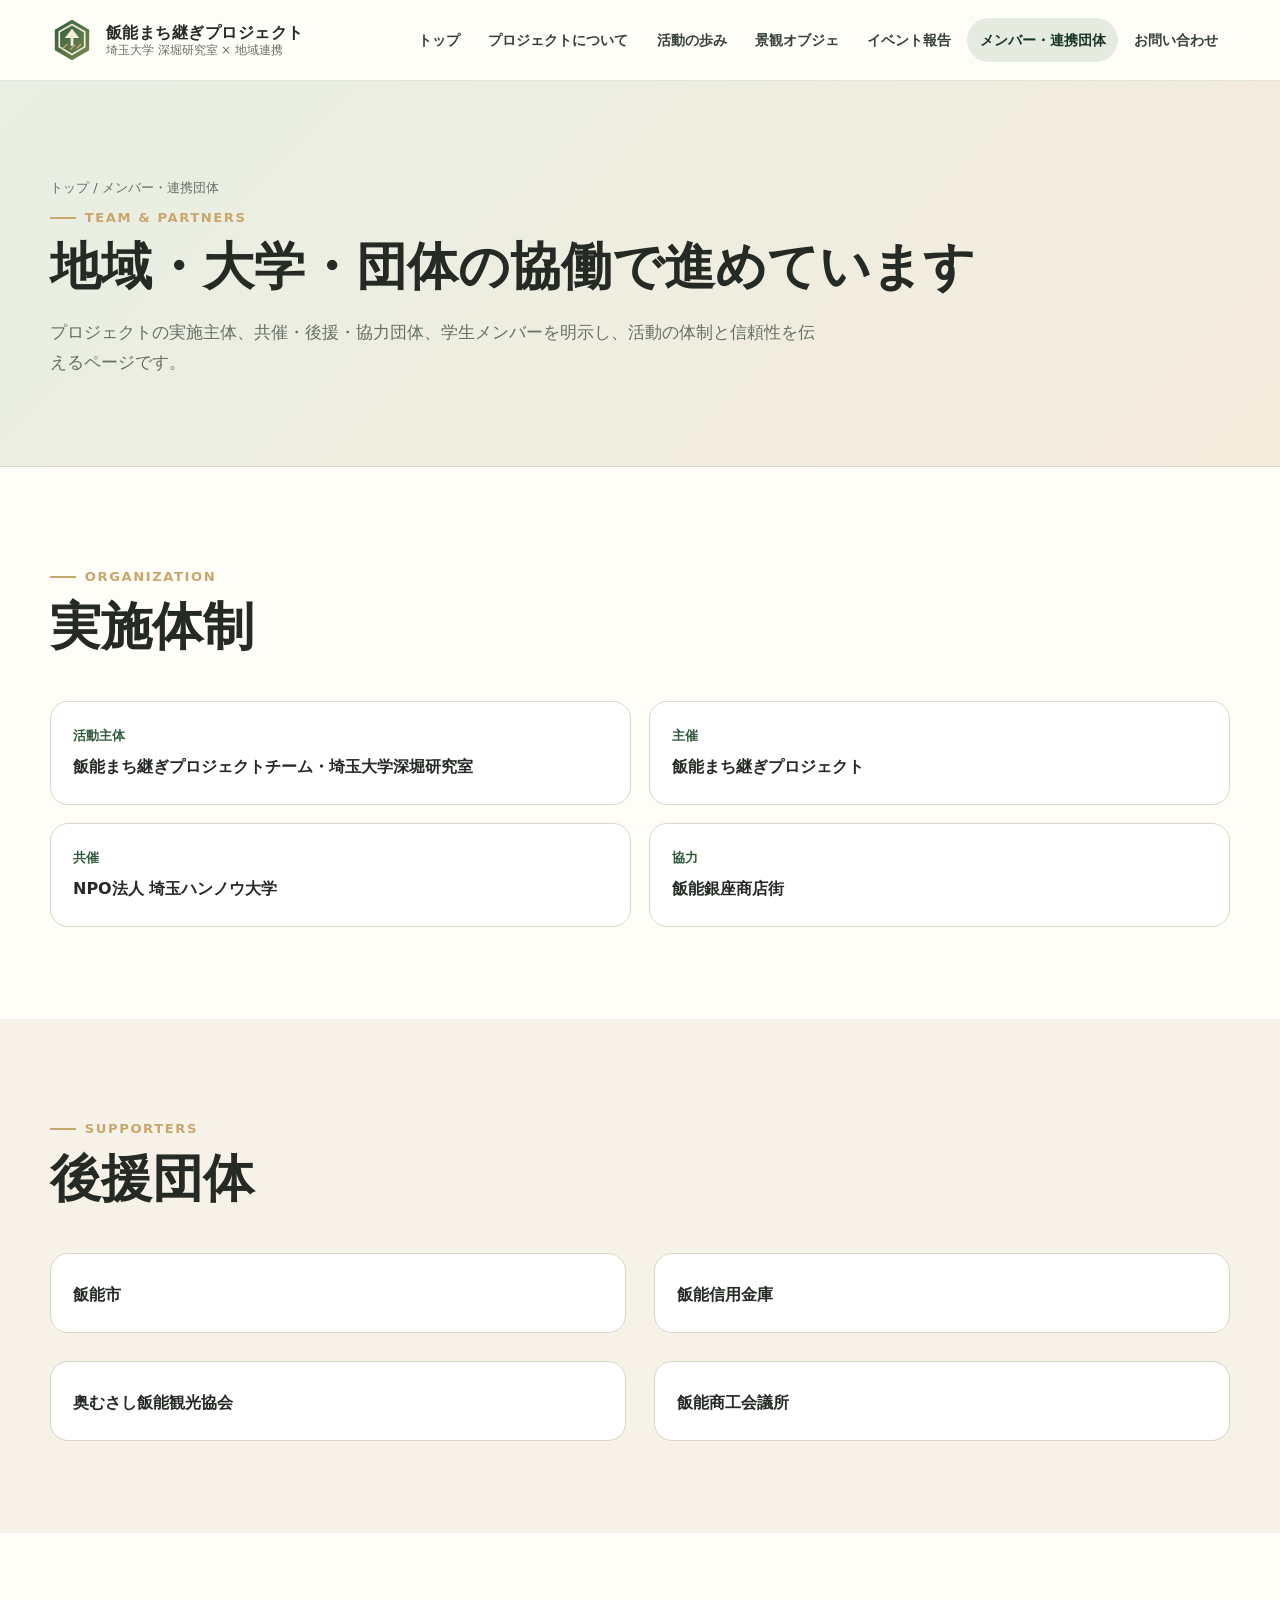
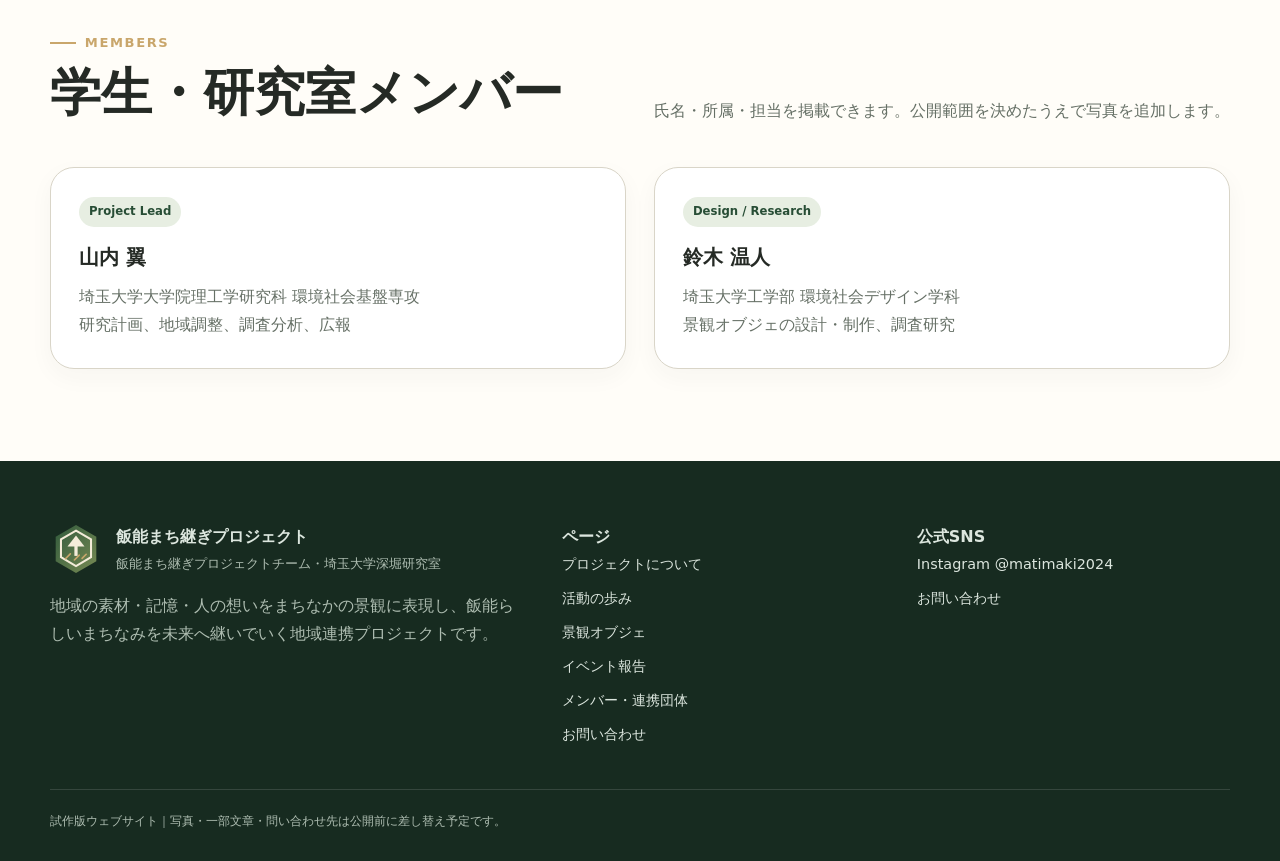
==== team.html @ 050debac "Add files via upload Initial website upload" ====
<!doctype html><html lang="ja"><head><meta charset="utf-8"><meta name="viewport" content="width=device-width,initial-scale=1"><title>メンバー・連携団体｜飯能まち継ぎプロジェクト</title><link rel="icon" href="assets/images/logo-mark.svg"><link rel="stylesheet" href="assets/css/style.css"></head><body><div data-site-header></div><main id="main"><section class="page-hero"><div class="container"><div class="breadcrumb"><a href="index.html">トップ</a> / メンバー・連携団体</div><div class="eyebrow">Team & Partners</div><h1>地域・大学・団体の協働で進めています</h1><p>プロジェクトの実施主体、共催・後援・協力団体、学生メンバーを明示し、活動の体制と信頼性を伝えるページです。</p></div></section><section class="section"><div class="container"><div class="section-header"><div><div class="eyebrow">Organization</div><h2>実施体制</h2></div></div><div class="partner-list"><div class="partner"><small>活動主体</small><strong>飯能まち継ぎプロジェクトチーム・埼玉大学深堀研究室</strong></div><div class="partner"><small>主催</small><strong>飯能まち継ぎプロジェクト</strong></div><div class="partner"><small>共催</small><strong>NPO法人 埼玉ハンノウ大学</strong></div><div class="partner"><small>協力</small><strong>飯能銀座商店街</strong></div></div></div></section><section class="section section-soft"><div class="container"><div class="section-header"><div><div class="eyebrow">Supporters</div><h2>後援団体</h2></div></div><div class="grid-2"><div class="partner"><strong>飯能市</strong></div><div class="partner"><strong>飯能信用金庫</strong></div><div class="partner"><strong>奥むさし飯能観光協会</strong></div><div class="partner"><strong>飯能商工会議所</strong></div></div></div></section><section class="section"><div class="container"><div class="section-header"><div><div class="eyebrow">Members</div><h2>学生・研究室メンバー</h2></div><p>氏名・所属・担当を掲載できます。公開範囲を決めたうえで写真を追加します。</p></div><div class="grid-2"><article class="card"><span class="tag">Project Lead</span><h3>山内 翼</h3><p>埼玉大学大学院理工学研究科 環境社会基盤専攻<br>研究計画、地域調整、調査分析、広報</p></article><article class="card"><span class="tag">Design / Research</span><h3>鈴木 温人</h3><p>埼玉大学工学部 環境社会デザイン学科<br>景観オブジェの設計・制作、調査研究</p></article></div></div></section></main><div data-site-footer></div><script src="assets/js/site-data.js"></script><script src="assets/js/main.js"></script></body></html>
---- assets/css/style.css ----
:root {
  --forest-900:#193525;
  --forest-800:#274d35;
  --forest-700:#315a3c;
  --forest-600:#476645;
  --leaf:#778a53;
  --wood-700:#7c5939;
  --wood-500:#a8794f;
  --wood-300:#c9a66b;
  --cream:#f7f2e8;
  --paper:#fffdf8;
  --ink:#252a25;
  --muted:#667066;
  --line:#d9d5c8;
  --shadow:0 18px 50px rgba(27,45,33,.12);
  --radius:24px;
  --max:1180px;
}
*{box-sizing:border-box}
html{scroll-behavior:smooth}
body{margin:0;font-family:"Yu Gothic","Hiragino Kaku Gothic ProN","Noto Sans JP",system-ui,sans-serif;color:var(--ink);background:var(--paper);line-height:1.8}
a{color:inherit}
img{max-width:100%;display:block}
button,input,textarea{font:inherit}
.skip-link{position:absolute;left:-9999px;top:0;background:#fff;padding:.7rem 1rem;z-index:1000}.skip-link:focus{left:1rem;top:1rem}
.container{width:min(calc(100% - 40px),var(--max));margin:auto}
.site-header{position:sticky;top:0;z-index:20;background:rgba(255,253,248,.94);backdrop-filter:blur(10px);border-bottom:1px solid rgba(49,90,60,.14)}
.header-inner{height:80px;display:flex;align-items:center;justify-content:space-between;gap:24px}
.brand{display:flex;align-items:center;gap:12px;text-decoration:none;min-width:0}.brand img{width:44px;height:44px}.brand-text{display:flex;flex-direction:column;line-height:1.25}.brand-title{font-weight:800;letter-spacing:.03em;font-size:1rem}.brand-sub{font-size:.72rem;color:var(--muted);white-space:nowrap}
.site-nav{display:flex;align-items:center;gap:4px}.site-nav a{text-decoration:none;padding:.62rem .76rem;border-radius:999px;font-size:.86rem;font-weight:700;color:#364139}.site-nav a:hover,.site-nav a[aria-current="page"]{background:#e5ecdf;color:var(--forest-900)}
.nav-toggle{display:none;border:0;background:transparent;padding:8px;border-radius:10px}.nav-toggle span{display:block;width:26px;height:2px;background:var(--forest-900);margin:5px}
.hero{position:relative;min-height:650px;display:grid;align-items:center;color:#fff;background:url('../images/hero-pattern.svg') center/cover;overflow:hidden}
.hero::after{content:"";position:absolute;inset:0;background:linear-gradient(90deg,rgba(20,42,29,.18),rgba(20,42,29,.02))}
.hero-inner{position:relative;z-index:1;padding:110px 0 90px;display:grid;grid-template-columns:1.1fr .75fr;gap:60px;align-items:center}
.eyebrow{display:inline-flex;align-items:center;gap:.55rem;font-size:.82rem;font-weight:800;letter-spacing:.12em;text-transform:uppercase;color:var(--wood-300)}.eyebrow::before{content:"";width:26px;height:2px;background:currentColor}
.hero h1{font-size:clamp(2.7rem,6vw,5.3rem);line-height:1.16;margin:18px 0 24px;letter-spacing:.03em}.hero h1 span{display:block;color:#f2d39b}
.hero-copy{font-size:clamp(1rem,1.8vw,1.25rem);max-width:720px;color:#f3f0e8}
.hero-actions{display:flex;flex-wrap:wrap;gap:12px;margin-top:36px}
.btn{display:inline-flex;align-items:center;justify-content:center;gap:.5rem;border-radius:999px;padding:.88rem 1.25rem;font-weight:800;text-decoration:none;border:1px solid transparent;transition:.2s}.btn-primary{background:#fff;color:var(--forest-900)}.btn-primary:hover{transform:translateY(-2px);box-shadow:var(--shadow)}.btn-outline{border-color:rgba(255,255,255,.65);color:#fff}.btn-outline:hover{background:rgba(255,255,255,.12)}.btn-green{background:var(--forest-700);color:#fff}.btn-green:hover{background:var(--forest-900)}
.hero-card{background:rgba(255,255,255,.12);border:1px solid rgba(255,255,255,.3);border-radius:30px;padding:30px;backdrop-filter:blur(8px);box-shadow:0 30px 60px rgba(0,0,0,.15)}
.hero-card h2{font-size:1.05rem;margin:0 0 18px;color:#f7e6c1}.hero-card dl{margin:0}.hero-card div{padding:14px 0;border-top:1px solid rgba(255,255,255,.18)}.hero-card dt{font-size:.75rem;opacity:.75}.hero-card dd{margin:3px 0 0;font-weight:700}
.section{padding:92px 0}.section-soft{background:var(--cream)}.section-dark{background:var(--forest-900);color:#fff}.section-header{display:flex;align-items:end;justify-content:space-between;gap:30px;margin-bottom:42px}.section-header h2,.page-hero h1{margin:.25rem 0 0;font-size:clamp(2rem,4vw,3.5rem);line-height:1.3}.section-header p{max-width:630px;color:var(--muted);margin:0}.section-dark .section-header p{color:#cdd8cf}
.grid-3{display:grid;grid-template-columns:repeat(3,1fr);gap:22px}.grid-2{display:grid;grid-template-columns:repeat(2,1fr);gap:28px}.card{background:#fff;border:1px solid var(--line);border-radius:var(--radius);padding:28px;box-shadow:0 8px 24px rgba(55,61,52,.04)}.card h3{margin:12px 0 8px;font-size:1.25rem}.card p{margin:0;color:var(--muted)}.icon-box{width:52px;height:52px;border-radius:17px;display:grid;place-items:center;background:#e6eddf;color:var(--forest-800);font-weight:900;font-size:1.25rem}
.stats{display:grid;grid-template-columns:repeat(4,1fr);gap:12px}.stat{padding:26px;border-radius:20px;background:#fff;border:1px solid var(--line)}.stat-number{font-size:2.25rem;font-weight:900;color:var(--forest-700);line-height:1}.stat-label{margin-top:8px;color:var(--muted);font-size:.88rem}
.feature{display:grid;grid-template-columns:1fr 1fr;gap:48px;align-items:center}.feature-media{border-radius:30px;overflow:hidden;box-shadow:var(--shadow);background:#ddd}.feature-content h2{font-size:clamp(2rem,4vw,3.15rem);line-height:1.35;margin:8px 0 22px}.feature-content p{color:var(--muted)}
.timeline{position:relative;display:grid;gap:24px}.timeline::before{content:"";position:absolute;left:23px;top:20px;bottom:20px;width:2px;background:#cdd8c8}.timeline-item{position:relative;padding-left:72px}.timeline-dot{position:absolute;left:8px;top:6px;width:32px;height:32px;border-radius:50%;background:var(--forest-700);border:7px solid #e7eee2}.timeline-year{font-size:.82rem;font-weight:900;color:var(--forest-700);letter-spacing:.1em}.timeline-item h3{margin:.25rem 0 .4rem}.timeline-item p{margin:0;color:var(--muted)}
.page-hero{padding:95px 0 72px;background:linear-gradient(135deg,#e8efe3,#f5ecdd);border-bottom:1px solid var(--line)}.page-hero p{max-width:770px;color:var(--muted);font-size:1.05rem}.breadcrumb{font-size:.82rem;color:var(--muted)}.breadcrumb a{text-decoration:none}
.prose{max-width:820px}.prose h2{margin-top:2.4rem;color:var(--forest-900)}.prose h3{margin-top:1.8rem}.prose p,.prose li{color:#495248}.prose strong{color:var(--forest-900)}
.object-grid,.event-grid{display:grid;grid-template-columns:repeat(3,1fr);gap:24px}.object-card,.event-card{background:#fff;border:1px solid var(--line);border-radius:22px;overflow:hidden;transition:.2s}.object-card:hover,.event-card:hover{transform:translateY(-4px);box-shadow:var(--shadow)}.object-card img,.event-card img{aspect-ratio:3/2;object-fit:cover;background:#e5e1d8}.card-body{padding:22px}.tag{display:inline-flex;padding:.26rem .62rem;border-radius:999px;background:#e7eee2;color:var(--forest-800);font-size:.73rem;font-weight:800}.card-body h3{margin:.7rem 0 .45rem}.card-body p{margin:0;color:var(--muted);font-size:.92rem}
.tabs{display:flex;gap:8px;margin-bottom:26px}.tab-button{border:1px solid var(--line);background:#fff;padding:.65rem 1rem;border-radius:999px;font-weight:800;cursor:pointer}.tab-button.active{background:var(--forest-700);color:#fff;border-color:var(--forest-700)}
.partner-list{display:grid;grid-template-columns:repeat(2,1fr);gap:18px}.partner{padding:22px;border:1px solid var(--line);border-radius:18px;background:#fff}.partner small{display:block;color:var(--forest-700);font-weight:800}.partner strong{display:block;margin-top:5px}
.notice{padding:22px 24px;border-left:5px solid var(--wood-500);background:#f8efe3;border-radius:0 16px 16px 0;color:#524738}
.contact-box{display:grid;grid-template-columns:1fr .85fr;gap:30px}.contact-panel{padding:34px;border-radius:26px;background:#fff;border:1px solid var(--line)}.contact-panel h2{margin-top:0}.contact-link{display:flex;align-items:center;justify-content:space-between;text-decoration:none;padding:16px 0;border-top:1px solid var(--line);font-weight:800}.contact-link span{color:var(--forest-700)}
.site-footer{background:#172b20;color:#dce6de;padding:62px 0 28px}.footer-grid{display:grid;grid-template-columns:1.5fr 1fr 1fr;gap:42px}.footer-brand{display:flex;gap:14px;align-items:center}.footer-brand img{width:52px}.site-footer a{color:#dce6de;text-decoration:none}.footer-links{display:grid;gap:8px;font-size:.9rem}.footer-meta{color:#aebdb1;font-size:.78rem;border-top:1px solid rgba(255,255,255,.13);margin-top:42px;padding-top:20px}
.source-note{font-size:.75rem;color:var(--muted);margin-top:20px}
@media(max-width:900px){.nav-toggle{display:block}.site-nav{position:absolute;top:80px;left:0;right:0;background:var(--paper);padding:14px 20px 22px;display:none;flex-direction:column;align-items:stretch;border-bottom:1px solid var(--line)}.site-nav.open{display:flex}.site-nav a{padding:.8rem 1rem}.hero-inner,.feature,.contact-box{grid-template-columns:1fr}.hero-card{max-width:650px}.grid-3,.object-grid,.event-grid{grid-template-columns:repeat(2,1fr)}.stats{grid-template-columns:repeat(2,1fr)}.footer-grid{grid-template-columns:1fr 1fr}.footer-grid>div:first-child{grid-column:1/-1}}
@media(max-width:620px){.container{width:min(calc(100% - 28px),var(--max))}.header-inner{height:70px}.site-nav{top:70px}.brand-sub{display:none}.hero{min-height:720px}.hero-inner{padding:80px 0}.hero h1{font-size:2.65rem}.section{padding:68px 0}.section-header{display:block}.grid-3,.grid-2,.object-grid,.event-grid,.partner-list,.footer-grid{grid-template-columns:1fr}.stats{grid-template-columns:1fr 1fr}.feature{gap:28px}.page-hero{padding:70px 0 52px}.object-card img,.event-card img{aspect-ratio:16/10}}
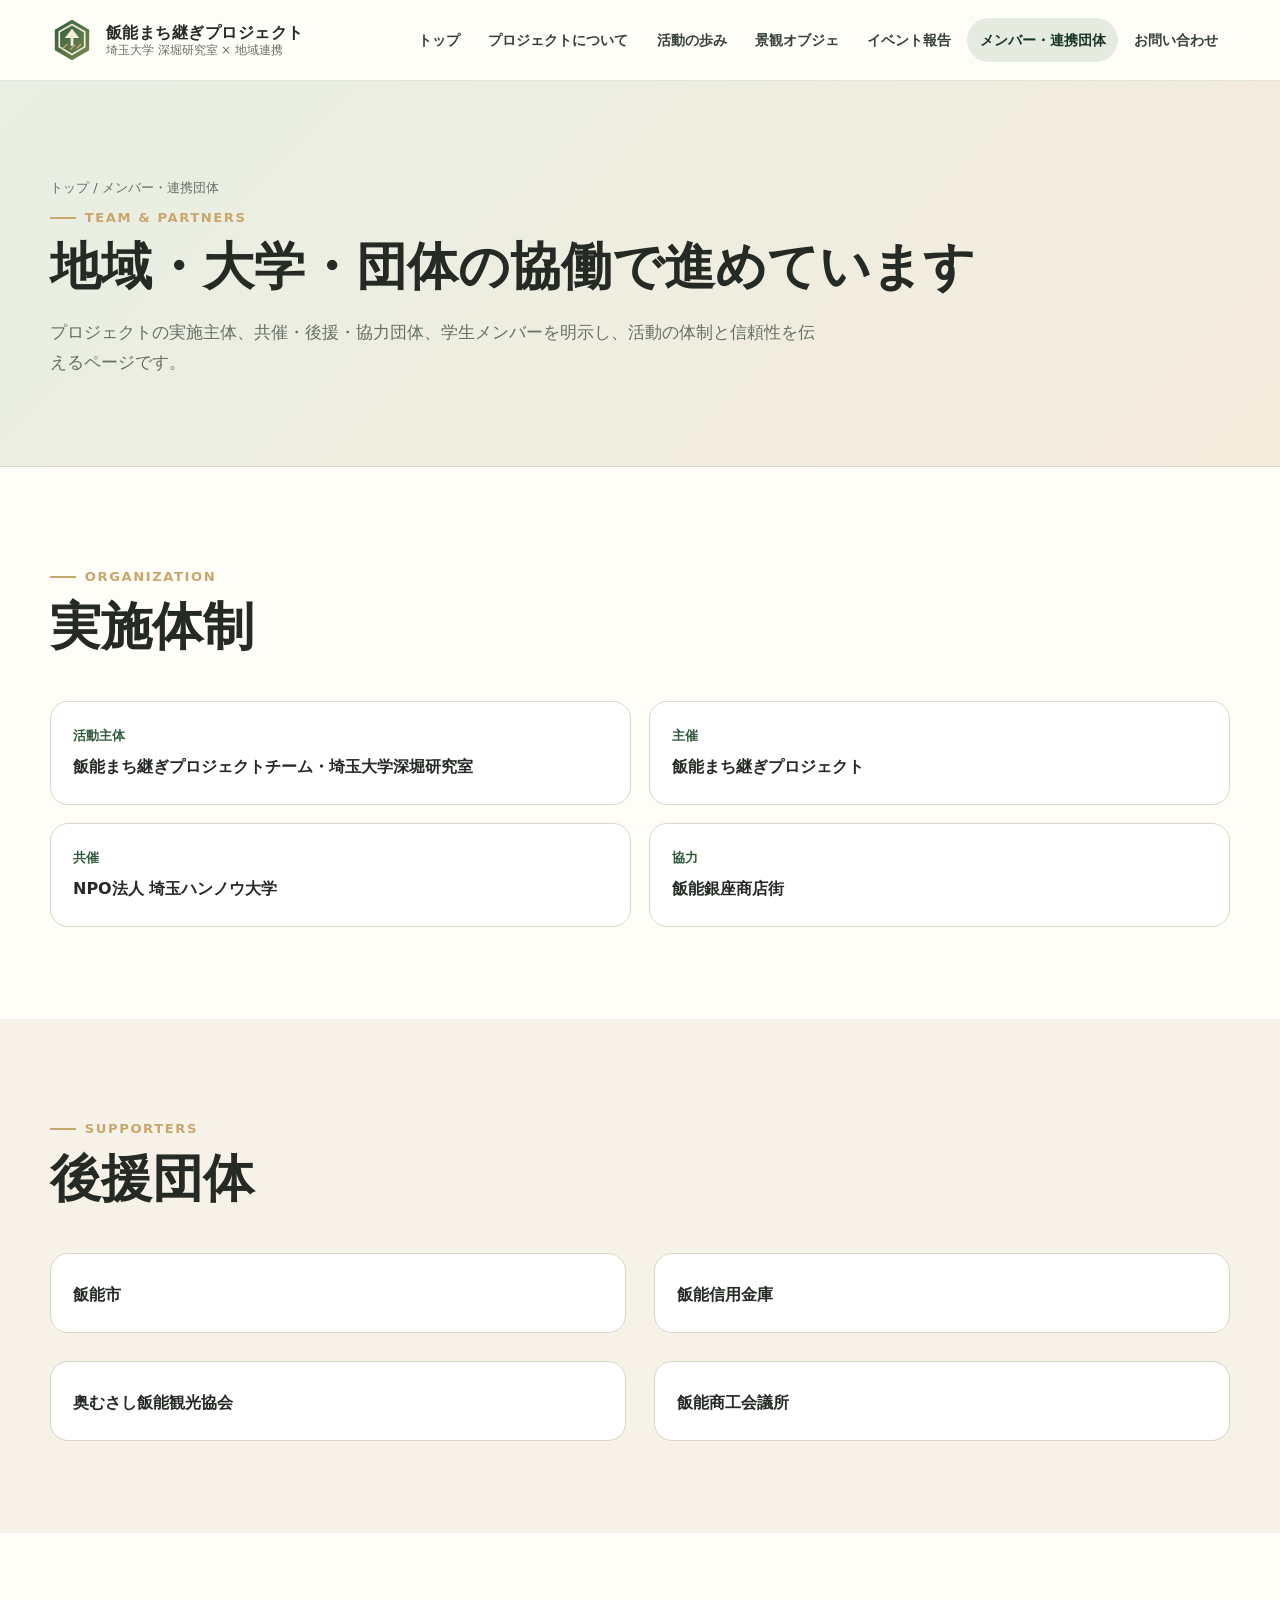
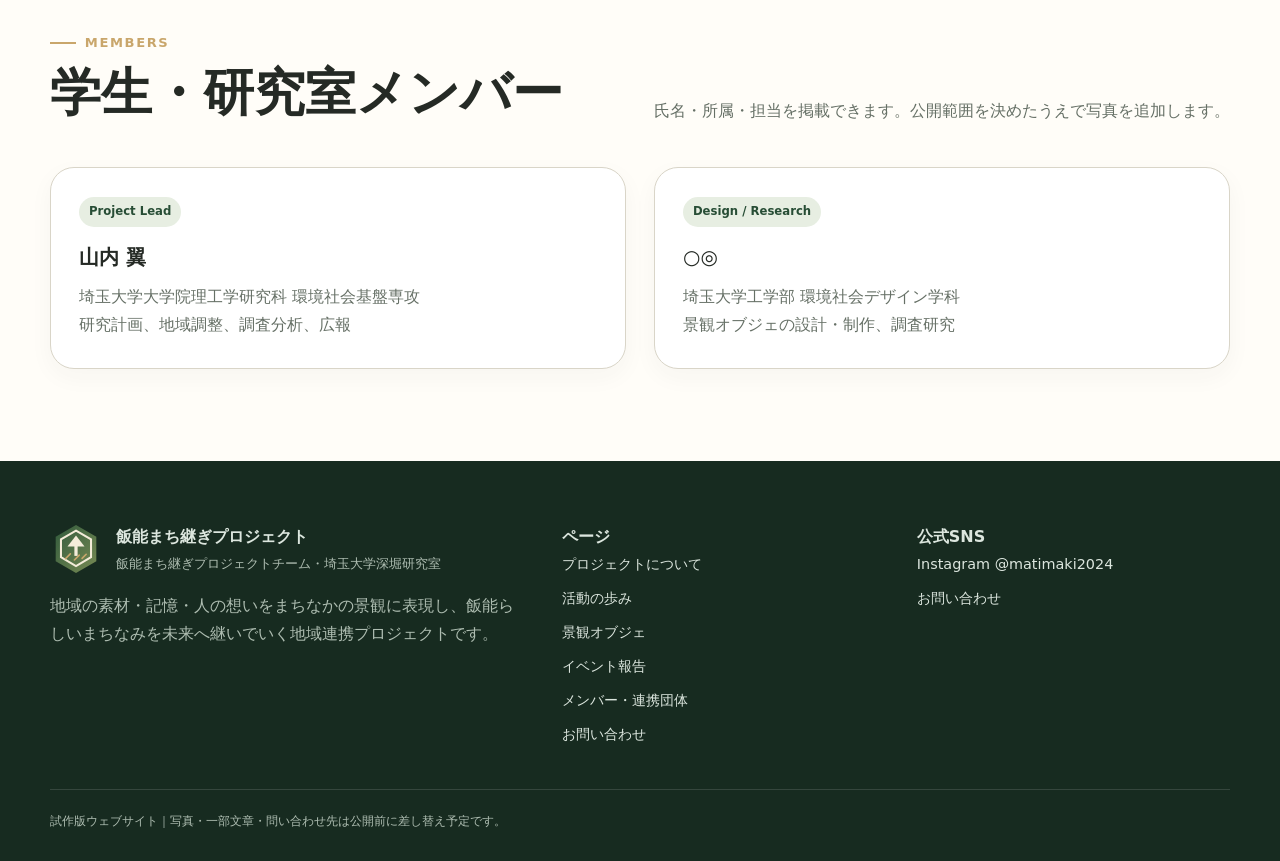
==== commit 72b75c47: "Update member details in team.html Updated member information in team.html, replacing a member's nam" ====
--- a/team.html
+++ b/team.html
@@ -1 +1 @@
-<!doctype html><html lang="ja"><head><meta charset="utf-8"><meta name="viewport" content="width=device-width,initial-scale=1"><title>メンバー・連携団体｜飯能まち継ぎプロジェクト</title><link rel="icon" href="assets/images/logo-mark.svg"><link rel="stylesheet" href="assets/css/style.css"></head><body><div data-site-header></div><main id="main"><section class="page-hero"><div class="container"><div class="breadcrumb"><a href="index.html">トップ</a> / メンバー・連携団体</div><div class="eyebrow">Team & Partners</div><h1>地域・大学・団体の協働で進めています</h1><p>プロジェクトの実施主体、共催・後援・協力団体、学生メンバーを明示し、活動の体制と信頼性を伝えるページです。</p></div></section><section class="section"><div class="container"><div class="section-header"><div><div class="eyebrow">Organization</div><h2>実施体制</h2></div></div><div class="partner-list"><div class="partner"><small>活動主体</small><strong>飯能まち継ぎプロジェクトチーム・埼玉大学深堀研究室</strong></div><div class="partner"><small>主催</small><strong>飯能まち継ぎプロジェクト</strong></div><div class="partner"><small>共催</small><strong>NPO法人 埼玉ハンノウ大学</strong></div><div class="partner"><small>協力</small><strong>飯能銀座商店街</strong></div></div></div></section><section class="section section-soft"><div class="container"><div class="section-header"><div><div class="eyebrow">Supporters</div><h2>後援団体</h2></div></div><div class="grid-2"><div class="partner"><strong>飯能市</strong></div><div class="partner"><strong>飯能信用金庫</strong></div><div class="partner"><strong>奥むさし飯能観光協会</strong></div><div class="partner"><strong>飯能商工会議所</strong></div></div></div></section><section class="section"><div class="container"><div class="section-header"><div><div class="eyebrow">Members</div><h2>学生・研究室メンバー</h2></div><p>氏名・所属・担当を掲載できます。公開範囲を決めたうえで写真を追加します。</p></div><div class="grid-2"><article class="card"><span class="tag">Project Lead</span><h3>山内 翼</h3><p>埼玉大学大学院理工学研究科 環境社会基盤専攻<br>研究計画、地域調整、調査分析、広報</p></article><article class="card"><span class="tag">Design / Research</span><h3>鈴木 温人</h3><p>埼玉大学工学部 環境社会デザイン学科<br>景観オブジェの設計・制作、調査研究</p></article></div></div></section></main><div data-site-footer></div><script src="assets/js/site-data.js"></script><script src="assets/js/main.js"></script></body></html>
+<!doctype html><html lang="ja"><head><meta charset="utf-8"><meta name="viewport" content="width=device-width,initial-scale=1"><title>メンバー・連携団体｜飯能まち継ぎプロジェクト</title><link rel="icon" href="assets/images/logo-mark.svg"><link rel="stylesheet" href="assets/css/style.css"></head><body><div data-site-header></div><main id="main"><section class="page-hero"><div class="container"><div class="breadcrumb"><a href="index.html">トップ</a> / メンバー・連携団体</div><div class="eyebrow">Team & Partners</div><h1>地域・大学・団体の協働で進めています</h1><p>プロジェクトの実施主体、共催・後援・協力団体、学生メンバーを明示し、活動の体制と信頼性を伝えるページです。</p></div></section><section class="section"><div class="container"><div class="section-header"><div><div class="eyebrow">Organization</div><h2>実施体制</h2></div></div><div class="partner-list"><div class="partner"><small>活動主体</small><strong>飯能まち継ぎプロジェクトチーム・埼玉大学深堀研究室</strong></div><div class="partner"><small>主催</small><strong>飯能まち継ぎプロジェクト</strong></div><div class="partner"><small>共催</small><strong>NPO法人 埼玉ハンノウ大学</strong></div><div class="partner"><small>協力</small><strong>飯能銀座商店街</strong></div></div></div></section><section class="section section-soft"><div class="container"><div class="section-header"><div><div class="eyebrow">Supporters</div><h2>後援団体</h2></div></div><div class="grid-2"><div class="partner"><strong>飯能市</strong></div><div class="partner"><strong>飯能信用金庫</strong></div><div class="partner"><strong>奥むさし飯能観光協会</strong></div><div class="partner"><strong>飯能商工会議所</strong></div></div></div></section><section class="section"><div class="container"><div class="section-header"><div><div class="eyebrow">Members</div><h2>学生・研究室メンバー</h2></div><p>氏名・所属・担当を掲載できます。公開範囲を決めたうえで写真を追加します。</p></div><div class="grid-2"><article class="card"><span class="tag">Project Lead</span><h3>山内 翼</h3><p>埼玉大学大学院理工学研究科 環境社会基盤専攻<br>研究計画、地域調整、調査分析、広報</p></article><article class="card"><span class="tag">Design / Research</span><h3>○◎</h3><p>埼玉大学工学部 環境社会デザイン学科<br>景観オブジェの設計・制作、調査研究</p></article></div></div></section></main><div data-site-footer></div><script src="assets/js/site-data.js"></script><script src="assets/js/main.js"></script></body></html>
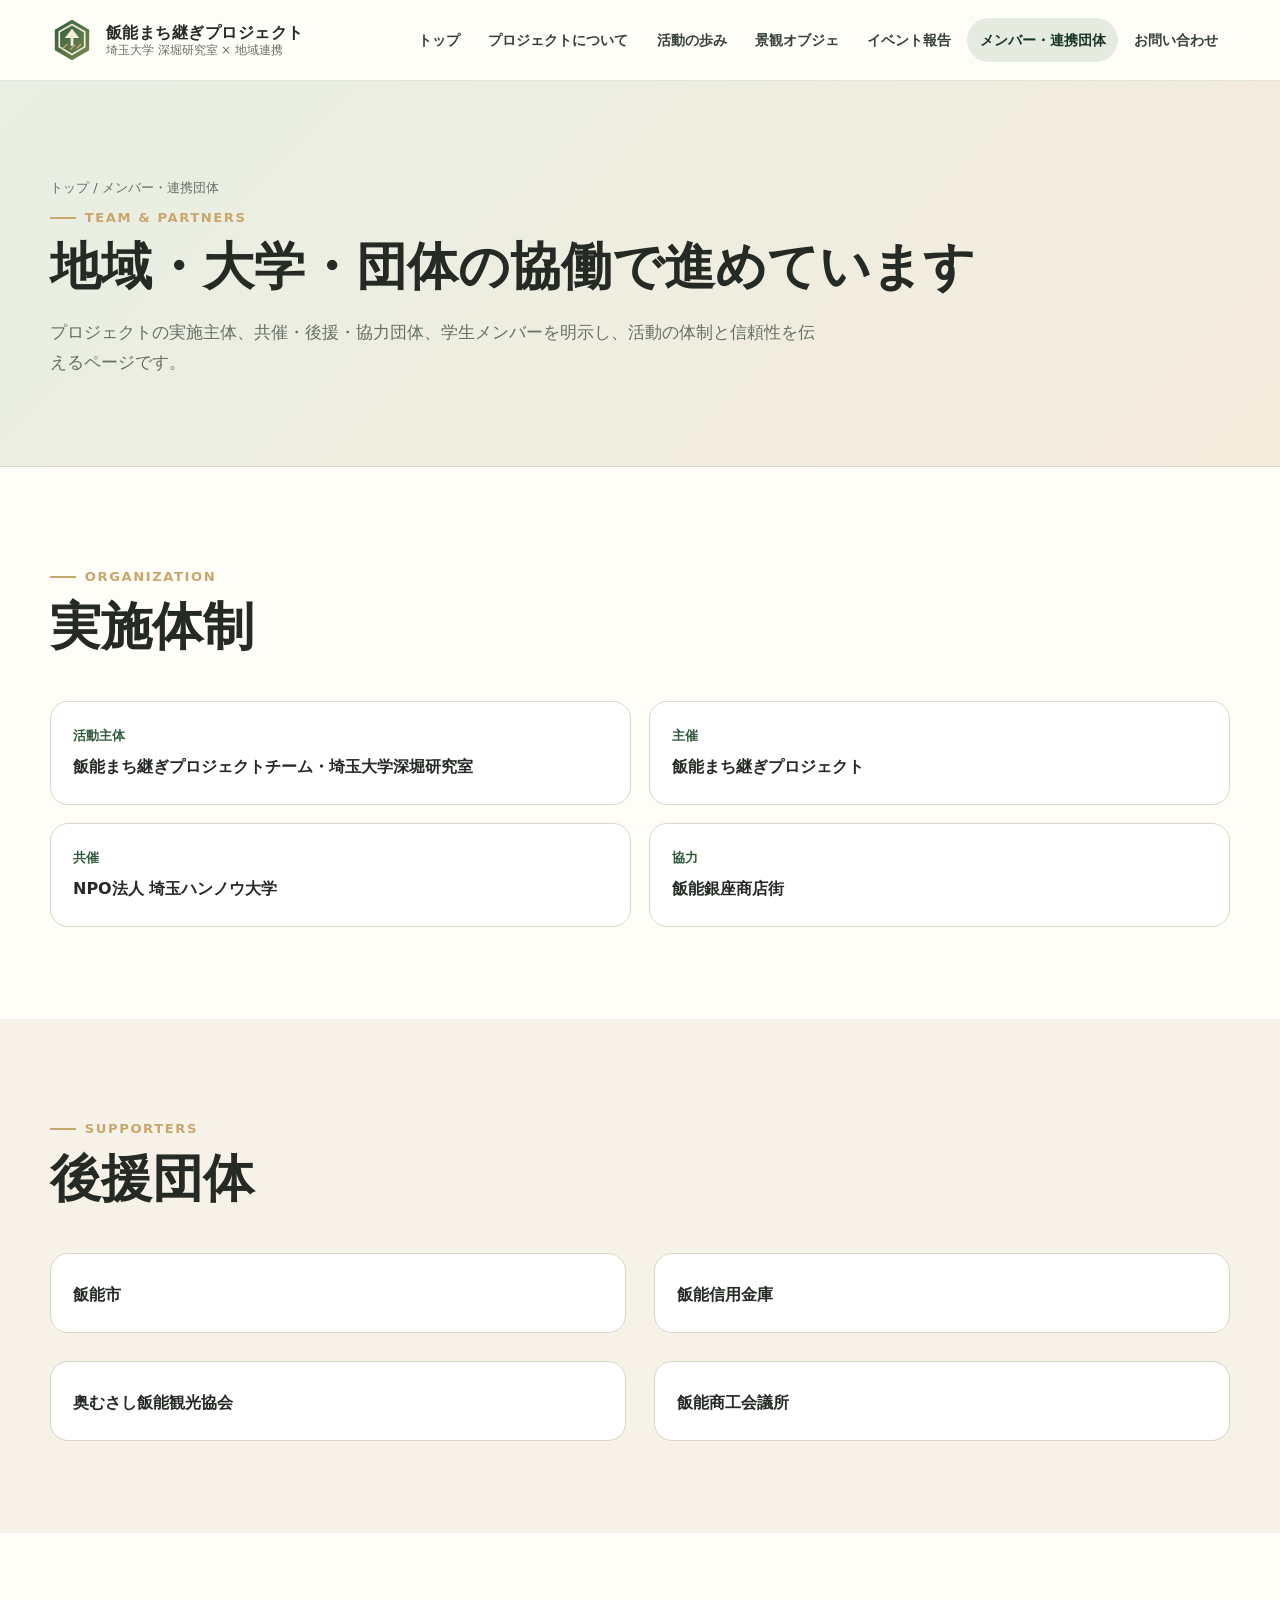
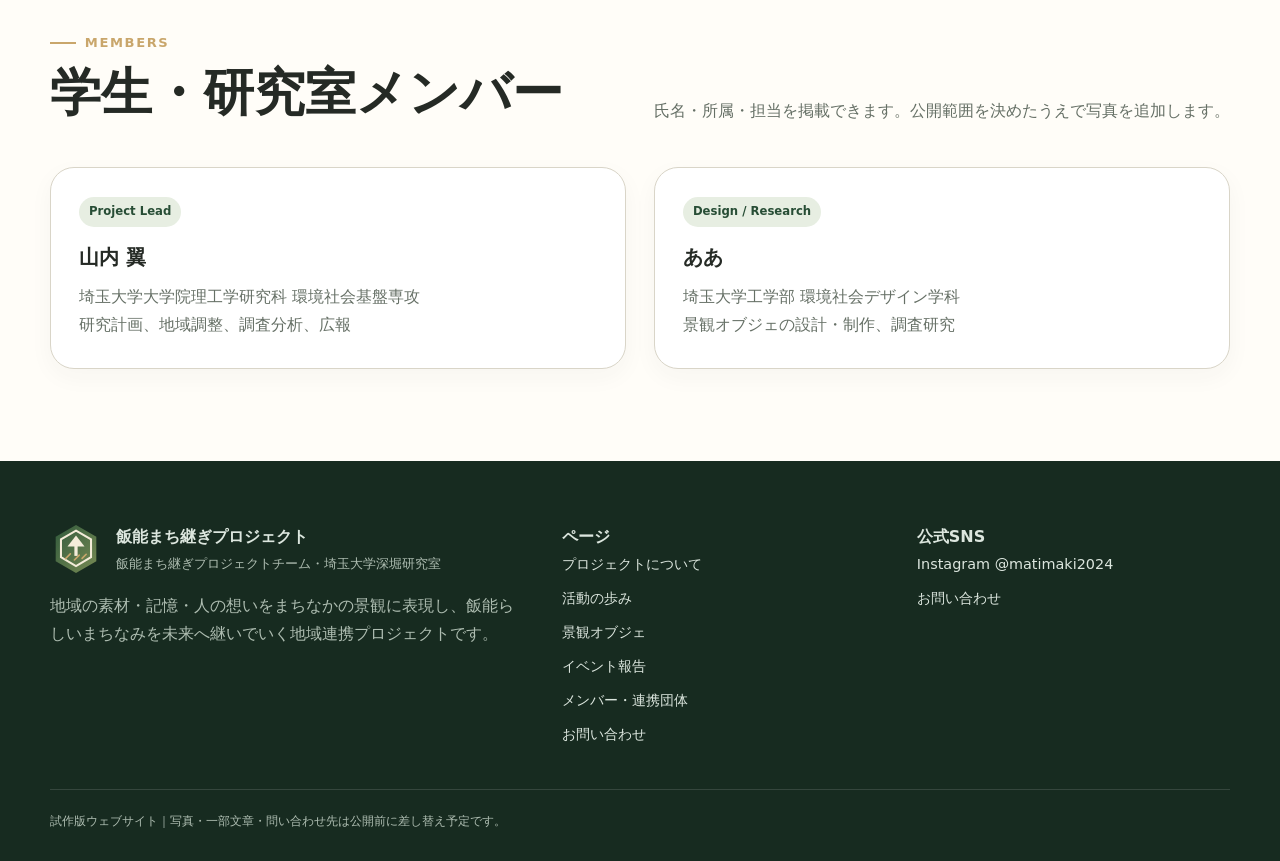
==== commit 4ce9f687: "Fix member name in team.html" ====
--- a/team.html
+++ b/team.html
@@ -1 +1 @@
-<!doctype html><html lang="ja"><head><meta charset="utf-8"><meta name="viewport" content="width=device-width,initial-scale=1"><title>メンバー・連携団体｜飯能まち継ぎプロジェクト</title><link rel="icon" href="assets/images/logo-mark.svg"><link rel="stylesheet" href="assets/css/style.css"></head><body><div data-site-header></div><main id="main"><section class="page-hero"><div class="container"><div class="breadcrumb"><a href="index.html">トップ</a> / メンバー・連携団体</div><div class="eyebrow">Team & Partners</div><h1>地域・大学・団体の協働で進めています</h1><p>プロジェクトの実施主体、共催・後援・協力団体、学生メンバーを明示し、活動の体制と信頼性を伝えるページです。</p></div></section><section class="section"><div class="container"><div class="section-header"><div><div class="eyebrow">Organization</div><h2>実施体制</h2></div></div><div class="partner-list"><div class="partner"><small>活動主体</small><strong>飯能まち継ぎプロジェクトチーム・埼玉大学深堀研究室</strong></div><div class="partner"><small>主催</small><strong>飯能まち継ぎプロジェクト</strong></div><div class="partner"><small>共催</small><strong>NPO法人 埼玉ハンノウ大学</strong></div><div class="partner"><small>協力</small><strong>飯能銀座商店街</strong></div></div></div></section><section class="section section-soft"><div class="container"><div class="section-header"><div><div class="eyebrow">Supporters</div><h2>後援団体</h2></div></div><div class="grid-2"><div class="partner"><strong>飯能市</strong></div><div class="partner"><strong>飯能信用金庫</strong></div><div class="partner"><strong>奥むさし飯能観光協会</strong></div><div class="partner"><strong>飯能商工会議所</strong></div></div></div></section><section class="section"><div class="container"><div class="section-header"><div><div class="eyebrow">Members</div><h2>学生・研究室メンバー</h2></div><p>氏名・所属・担当を掲載できます。公開範囲を決めたうえで写真を追加します。</p></div><div class="grid-2"><article class="card"><span class="tag">Project Lead</span><h3>山内 翼</h3><p>埼玉大学大学院理工学研究科 環境社会基盤専攻<br>研究計画、地域調整、調査分析、広報</p></article><article class="card"><span class="tag">Design / Research</span><h3>○◎</h3><p>埼玉大学工学部 環境社会デザイン学科<br>景観オブジェの設計・制作、調査研究</p></article></div></div></section></main><div data-site-footer></div><script src="assets/js/site-data.js"></script><script src="assets/js/main.js"></script></body></html>
+<!doctype html><html lang="ja"><head><meta charset="utf-8"><meta name="viewport" content="width=device-width,initial-scale=1"><title>メンバー・連携団体｜飯能まち継ぎプロジェクト</title><link rel="icon" href="assets/images/logo-mark.svg"><link rel="stylesheet" href="assets/css/style.css"></head><body><div data-site-header></div><main id="main"><section class="page-hero"><div class="container"><div class="breadcrumb"><a href="index.html">トップ</a> / メンバー・連携団体</div><div class="eyebrow">Team & Partners</div><h1>地域・大学・団体の協働で進めています</h1><p>プロジェクトの実施主体、共催・後援・協力団体、学生メンバーを明示し、活動の体制と信頼性を伝えるページです。</p></div></section><section class="section"><div class="container"><div class="section-header"><div><div class="eyebrow">Organization</div><h2>実施体制</h2></div></div><div class="partner-list"><div class="partner"><small>活動主体</small><strong>飯能まち継ぎプロジェクトチーム・埼玉大学深堀研究室</strong></div><div class="partner"><small>主催</small><strong>飯能まち継ぎプロジェクト</strong></div><div class="partner"><small>共催</small><strong>NPO法人 埼玉ハンノウ大学</strong></div><div class="partner"><small>協力</small><strong>飯能銀座商店街</strong></div></div></div></section><section class="section section-soft"><div class="container"><div class="section-header"><div><div class="eyebrow">Supporters</div><h2>後援団体</h2></div></div><div class="grid-2"><div class="partner"><strong>飯能市</strong></div><div class="partner"><strong>飯能信用金庫</strong></div><div class="partner"><strong>奥むさし飯能観光協会</strong></div><div class="partner"><strong>飯能商工会議所</strong></div></div></div></section><section class="section"><div class="container"><div class="section-header"><div><div class="eyebrow">Members</div><h2>学生・研究室メンバー</h2></div><p>氏名・所属・担当を掲載できます。公開範囲を決めたうえで写真を追加します。</p></div><div class="grid-2"><article class="card"><span class="tag">Project Lead</span><h3>山内 翼</h3><p>埼玉大学大学院理工学研究科 環境社会基盤専攻<br>研究計画、地域調整、調査分析、広報</p></article><article class="card"><span class="tag">Design / Research</span><h3>ああ</h3><p>埼玉大学工学部 環境社会デザイン学科<br>景観オブジェの設計・制作、調査研究</p></article></div></div></section></main><div data-site-footer></div><script src="assets/js/site-data.js"></script><script src="assets/js/main.js"></script></body></html>
